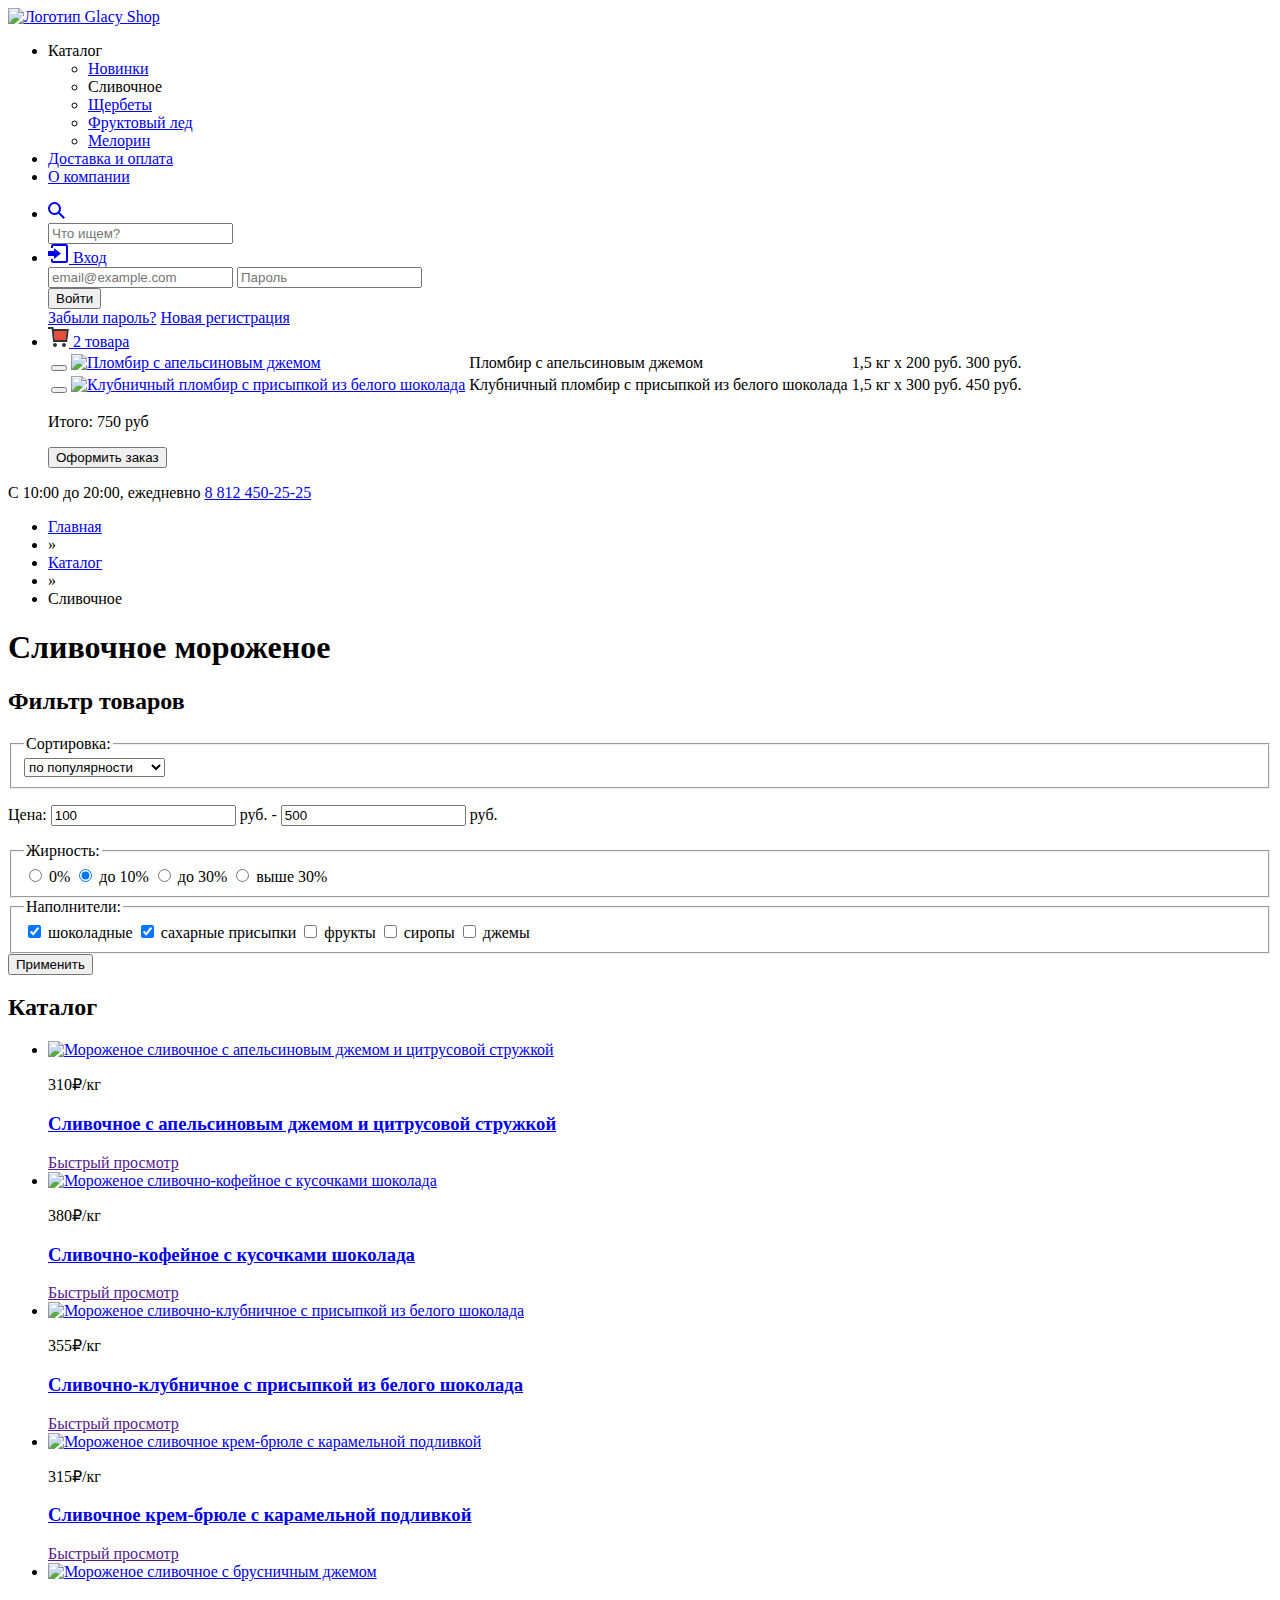
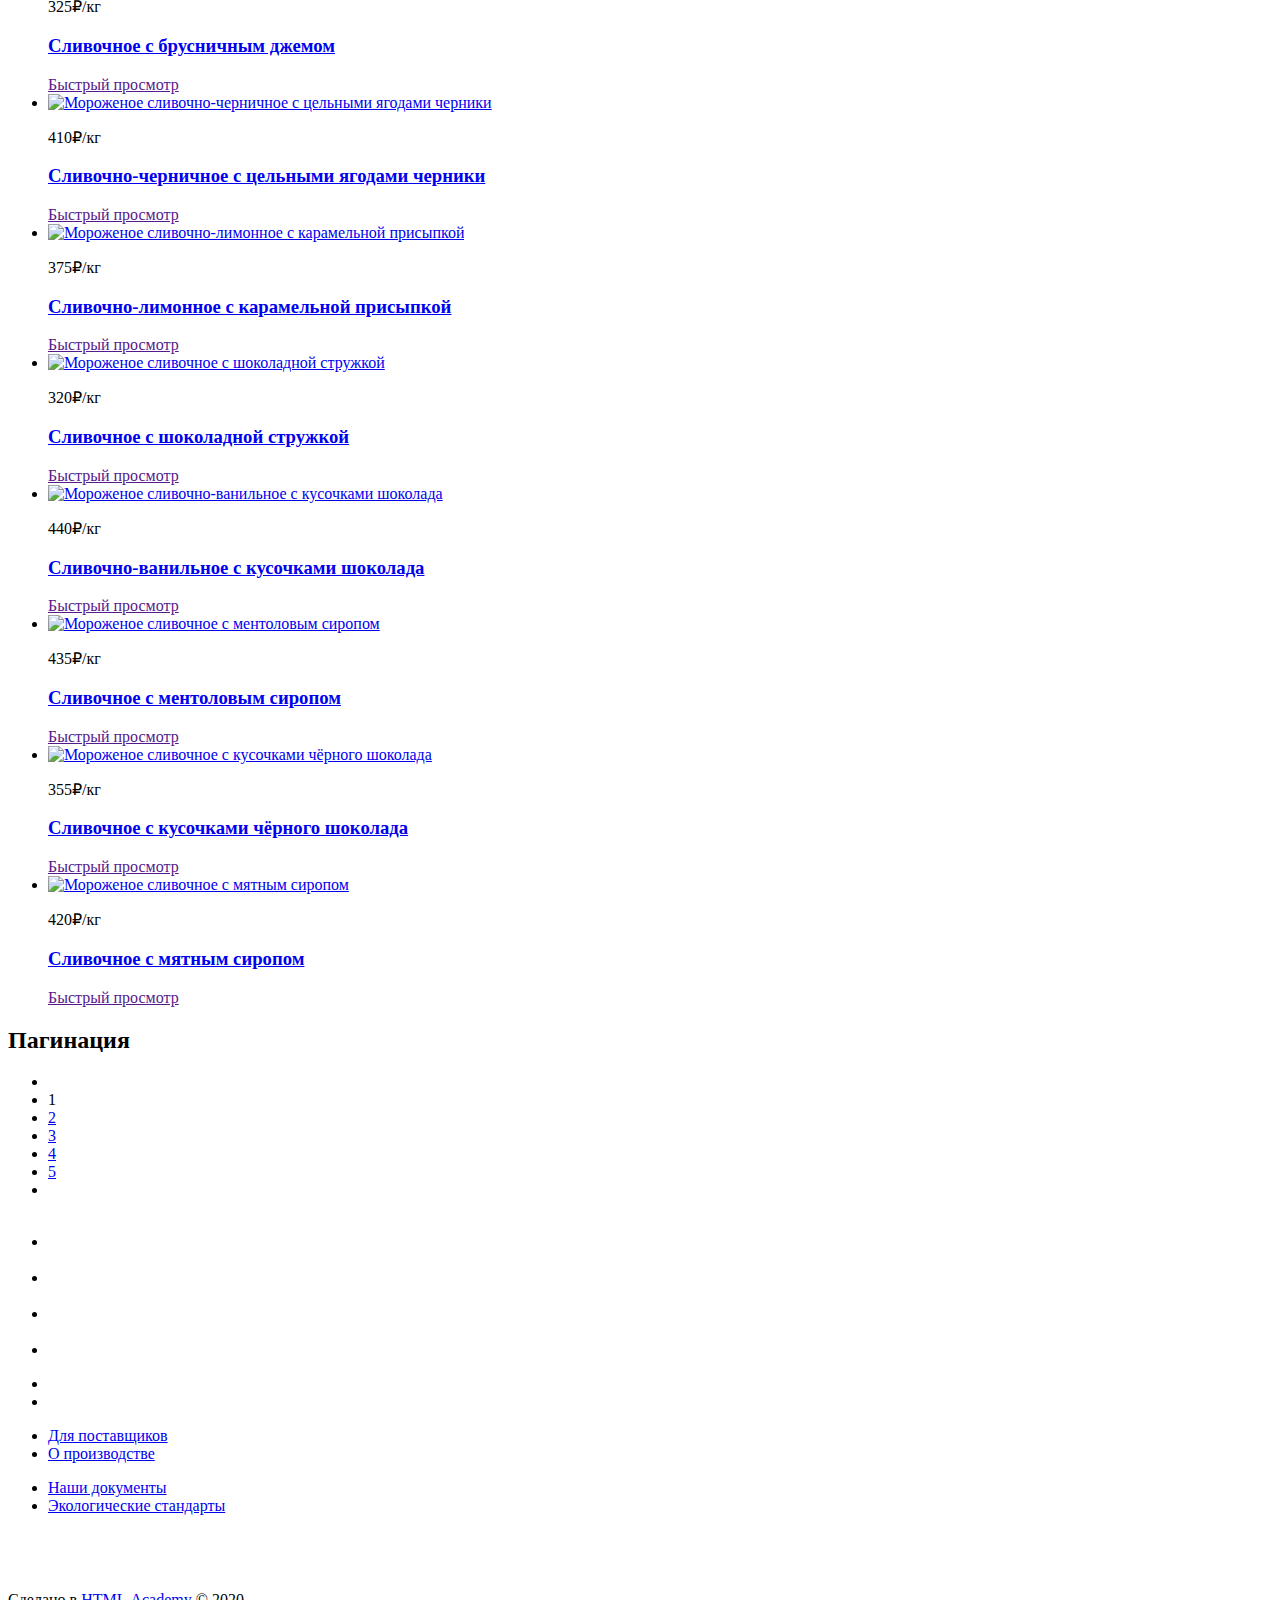
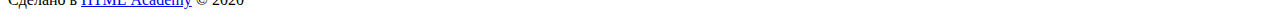
==== catalog.html @ ae60d819 "Add files via upload" ====
<!DOCTYPE html>
<html lang="ru">
<head>
    <meta charset="utf-8">
    <title>HTML Academy: Gllacy</title>
    <link href="https://fonts.googleapis.com/css?family=Roboto:400,500,700&display=swap&subset=cyrillic" rel="stylesheet">
    <link rel="stylesheet" href="css/normalize.css">
    <link rel="stylesheet" href="css/style.min.css">
</head>
<body>
  <div class="page-wrapper">
    <header class="main-header">
        <a class="header-logo" href="index.html">
          <img src="img/logo.svg" alt="Логотип Glacy Shop" width="154" height="64">
        </a>
       <nav class="main-nav">
        <ul class="site-nav">
          <li class="site-nav-item">
            <a class="site-nav-active site-nav-link">Каталог</a>
            <ul class="nav-catalog">
              <li class="nav-catalog-item nav-catalog-top">
                <a href="#nowhere">Новинки</a>
              </li>
              <li class="nav-catalog-item hover-item-current">
                <a>Сливочное</a>
              </li>
              <li class="nav-catalog-item">
                <a href="#nowhere">Щербеты</a>
              </li>
              <li class="nav-catalog-item">
                <a href="#nowhere">Фруктовый лед</a>
              </li>
              <li class="nav-catalog-item">
                <a href="#nowhere">Мелорин</a>
              </li>
            </ul>  
          </li>
          <li class="site-nav-item">
            <a class="site-nav-link" href="#nowhere">Доставка и оплата</a>
          </li>
          <li class="site-nav-item">
            <a class="site-nav-link" href="#nowhere">О компании</a>
          </li>
        </ul>
       </nav>
       <nav class="user-conteiner">
        <ul class="user-nav">
          <li class="user-nav-item">
            <a href="#nowhere" class="user-link-search" aria-label="Поиск">
             <svg xmlns="http://www.w3.org/2000/svg" xmlns:xlink="http://www.w3.org/1999/xlink" width="17" height="17" viewBox="0 0 17 17"><path fill="currentColor" d="M16.958 15.527L11.75 10.32A6.455 6.455 0 0 0 13 6.5 6.5 6.5 0 1 0 6.5 13a6.465 6.465 0 0 0 3.839-1.263l5.205 5.204 1.414-1.414zM6.5 11C4.019 11 2 8.981 2 6.5S4.019 2 6.5 2 11 4.019 11 6.5 8.981 11 6.5 11z"/></svg>
            </a>
            <form class="search-form" action="https://echo.htmlacademy.ru/courses" method="get">
              <input id="search" name="search" type="search" placeholder="Что ищем?">
            </form>
          </li>
          <li class="user-nav-item">
            <a href="#nowhere" class="user-link" aria-label="Вход на сайт">
              <svg xmlns="http://www.w3.org/2000/svg" xmlns:xlink="http://www.w3.org/1999/xlink" width="21" height="19" viewBox="0 0 21 19">
                <g fill="currentColor">
                  <path d="M6 14.875L12.917 9.5 6 4.125v2.917H-.042v4.917H6z"/>
                  <path d="M18 0H5C3.9 0 3 .9 3 2v2h2V2h13v15H5v-2H3v2c0 1.1.9 2 2 2h13c1.1 0 2-.9 2-2V2c0-1.1-.9-2-2-2z"/>
                </g>
              </svg>
              <span class="user-link-text">Вход</span>
            </a>
            <form class="user-form" action="https://echo.htmlacademy.ru/courses" method="post">
              <input type="email" id="user-email" name="email" placeholder="email@example.com" autocomplete="on">
              <input type="password" id="user-password" name="password" placeholder="Пароль">
              <div class="user-form-bottom-container">
                <button class="button button-user-form" type="submit">Войти</button>
                <div class="user-form-link-container">
                  <a class="user-form-link" href="#nowhere">Забыли пароль?</a>
                  <a class="user-form-link" href="#nowhere">Новая регистрация</a>
                </div>
              </div>        
            </form>
          </li>
          <li  class="user-nav-item">
            <a href="#nowhere" class="user-basket" aria-label="Корзина">
              <svg version="1.1" id="Layer_1" xmlns="http://www.w3.org/2000/svg" xmlns:xlink="http://www.w3.org/1999/xlink" x="0px" y="0px" width="21px" height="20px" viewBox="0 0 21 20" enable-background="new 0 0 21 20" xml:space="preserve">
               <polygon fill="#E84D37" points="5.888,4.031 6.922,13 17.372,13 18.548,4.031 "/>
               <circle fill="#343434" cx="6.984" cy="18" r="2"/>
               <circle fill="#343434" cx="15.984" cy="18" r="2"/>
               <path fill="#343434" d="M5.657,2.031L5.422,0H0v2h3.64l1.5,13h13.988l1.699-12.969H5.657z M17.372,13H6.922L5.888,4.031h12.66 L17.372,13z"/>
              </svg>
             <span class="user-link-text">2 товара</span>
            </a>
            <form class="basket" action="https://echo.htmlacademy.ru/" method="post">
              <table class="basket-table">
                <tbody>
                  <tr>
                    <td class="basket-del">
                      <button class="basket-del-button" type="button" name="delet" aria-label="удалить"></button>
                    </td>
                    <td class="basket-img">
                      <a href="https://gennadiy-published.github.io/glacy/catalog.html#">
                      <img src="img/icecream11.jpg" alt="Пломбир с апельсиновым джемом" width="33" height="33">
                      </a>
                    </td>
                    <td class="basket-title">Пломбир с апельсиновым джемом</td>
                    <td class="basket-count">1,5 кг x</td>
                    <td class="basket-price">200 руб.</td>
                    <td class="basket-interim-price">300 руб.</td>
                  </tr>
                  <tr>
                    <td class="basket-del">
                      <button class="basket-del-button" type="button" name="delet" aria-label="удалить"></button>
                    </td>
                    <td class="basket-img">
                      <a href="https://gennadiy-published.github.io/glacy/catalog.html#">
                        <img src="img/icecream13.jpg" alt="Клубничный пломбир с присыпкой из белого шоколада" width="33" height="33">
                      </a>
                    </td>
                    <td class="basket-title">Клубничный пломбир с присыпкой из белого шоколада</td>
                    <td class="basket-count">1,5 кг x</td>
                    <td class="basket-price">300 руб.</td>
                    <td class="basket-interim-price">450 руб.</td>
                  </tr>
                </tbody>
              </table>
              <p class="basket-total-price">Итого: <span>750 руб</span></p>
              <button class="button basket-button" type="submit">Оформить заказ</button>
            </form>
          </li>
        </ul>
       </nav>
       <div class="info"> 
        <span>С 10:00 до 20:00, ежедневно</span>
        <a href="tel:+78124502525">8&nbsp;812&nbsp;450-25-25</a>
     </div>
    </header>
  </div>

  <main>
    <div class="page-wrapper">   
      <ul class="breadcrumbs">
        <li><a href="index.html">Главная</a></li>
        <li>&raquo;</li>
        <li><a href="catalog.html">Каталог</a></li>
        <li>&raquo;</li>
        <li><a>Сливочное</a></li>
      </ul> 
    </div>
    <div class="page-wrapper">
        <h1>Сливочное мороженое</h1>
        <h2 class="visually-hidden">Фильтр товаров</h2>
        <form class="filters" action="http://echo.htmlacademy.ru/" method="post">
            <fieldset class="filters-item">
              <legend class="filters-description">Сортировка:</legend>
              <select class="filters-sort" name="sort-type">
                <option value="popular">по популярности</option>
                <option value="inexpensive">сначала недорогие</option>
                <option value="expensive">сначала дорогие</option>
                <option value="fat">по жирности</option>
              </select>
            </fieldset>
            <div class="filters-item range-filter">
              <p class="range-filter-price">
                <span>Цена:</span>
                <input type="text" value="100" name="min-value" id="min-value">
                <label for="min-value">руб.</label>
                <span>-</span>
                <input type="text" value="500" name="max-value" id="max-value">
                <label for="max-value">руб.</label>
              </p>
              <div class="range-filter-controls">
                <div class="range-filter-bar"></div>
                <div class="range-filter-scale">
                  <div class="range-filter-toogle range-filter-toogle-min"></div>
                  <div class="range-filter-scale-active"></div>
                  <div class="range-filter-toogle range-filter-toogle-max"></div>
                </div>
              </div>
            </div>
            <fieldset class="filters-item filter-fat">
              <legend class="filters-description">Жирность:</legend>
              <div class="filter-fat-wrap">
                <input type="radio" name="fat-categories" value="0" class="filter-fat-radio" id="zero">
                <label for="zero" tabindex="0">0%</label>
                <input type="radio" name="fat-categories" value="10" class="filter-fat-radio" id="ten" checked="">
                <label for="ten" tabindex="0">до&nbsp;10%</label>
                <input type="radio" name="fat-categories" value="30" class="filter-fat-radio" id="upTo30">
                <label for="upTo30" tabindex="0">до&nbsp;30%</label>
                <input type="radio" name="fat-categories" value="100" class="filter-fat-radio" id="above30">
                <label for="above30" tabindex="0">выше&nbsp;30%</label>
              </div>
            </fieldset>
            <fieldset class="filters-item filter-filler">
              <legend class="filters-description">Наполнители:</legend>
              <div class="filter-filler-wrap">
                <input type="checkbox" name="ingridients" id="chocolate" value="chocolate" class="filter-filler-input" checked="">
                <label for="chocolate">шоколадные</label>
                <input type="checkbox" name="ingridients" id="sugar" value="sugar" class="filter-filler-input" checked="">
                <label for="sugar">сахарные&nbsp;присыпки</label>
                <input type="checkbox" name="ingridients" id="fruits" value="fruits" class="filter-filler-input">
                <label for="fruits">фрукты</label>
                <input type="checkbox" name="ingridients" id="syrups" value="syrups" class="filter-filler-input">
                <label for="syrups">сиропы</label>
                <input type="checkbox" name="ingridients" id="jams" value="jams" class="filter-filler-input">
                <label for="jams">джемы</label>
              </div>
            </fieldset>
            <div class="filters-item">
            <button type="submit" class="filter-button">Применить</button></div> 
        </form>
    </div>
    <div class="page-wrapper">  
      <article >
        <h2 class="visually-hidden">Каталог</h2>
        <ul class="catalog">
            <li class="catalog-item">
              <article>               
                <a href="catalog-item-1.html"><img class="image-catalog" src="img/icecream11.jpg" width="267" height="267" alt="Мороженое сливочное с апельсиновым джемом и цитрусовой стружкой"></a>
                <p class="catalog-price">310&#x20bd;<span>/кг</span></p>
                <a href="catalog-item-1.html"><h3>Сливочное с апельсиновым джемом и цитрусовой стружкой</h3></a>
                <a href="" class="button catalog-button">Быстрый просмотр</a>
              </article>  
            </li>
            <li class="catalog-item">
              <article>
                <a href="catalog-item-2.html"><img class="image-catalog" src="img/icecream12.jpg" width="267" height="267" alt="Мороженое сливочно-кофейное с кусочками шоколада"></a>
                <p class="catalog-price">380&#x20bd;<span>/кг</span></p>
                <a href="catalog-item-2.html"><h3>Сливочно-кофейное с кусочками шоколада</h3></a>
                <a href="" class="button catalog-button">Быстрый просмотр</a>
              </article>  
            </li>
            <li class="catalog-item">
              <article>
                <a href="catalog-item-3.html"><img class="image-catalog" src="img/icecream13.jpg" width="267" height="267" alt="Мороженое сливочно-клубничное с присыпкой из белого шоколада"></a>
                <p class="catalog-price">355&#x20bd;<span>/кг</span></p>                  
                <a href="catalog-item-3.html"><h3>Сливочно-клубничное с присыпкой из белого шоколада</h3></a>
                <a href="" class="button catalog-button">Быстрый просмотр</a>
              </article>
            </li>
            <li class="catalog-item">
              <article>
                <a href="catalog-item-4.html"><img class="image-catalog" src="img/icecream14.jpg" width="267" height="267" alt="Мороженое сливочное крем-брюле с карамельной подливкой"></a>
                <p class="catalog-price">315&#x20bd;<span>/кг</span></p>
                <a href="catalog-item-4.html"><h3>Сливочное крем-брюле с карамельной подливкой</h3></a>
                <a href="" class="button catalog-button">Быстрый просмотр</a>
              </article>
            </li>
            <li class="catalog-item">
              <article>
                <a href="catalog-item-5.html"><img class="image-catalog" src="img/icecream21.jpg" width="267" height="267" alt="Мороженое сливочное с брусничным джемом"></a>
                <p class="catalog-price">325&#x20bd;<span>/кг</span></p>
                <a href="catalog-item-5.html"><h3>Сливочное с брусничным джемом</h3></a>
                <a href="" class="button catalog-button">Быстрый просмотр</a>
              </article>
            </li>
            <li class="catalog-item">
              <article>
                <a href="catalog-item-6.html"><img class="image-catalog" src="img/icecream22.jpg" width="267" height="267" alt="Мороженое сливочно-черничное с цельными ягодами черники"></a>   
                <p class="catalog-price">410&#x20bd;<span>/кг</span></p>    
                <a href="catalog-item-6.html"><h3>Сливочно-черничное с цельными ягодами черники</h3></a>
                <a href="" class="button catalog-button">Быстрый просмотр</a>
              </article>
            </li>
            <li class="catalog-item">
              <article>
                <a href="catalog-item-7.html"><img class="image-catalog" src="img/icecream23.jpg" width="267" height="267" alt="Мороженое сливочно-лимонное с карамельной присыпкой"></a>
                <p class="catalog-price">375&#x20bd;<span>/кг</span></p>
                <a href="catalog-item-7.html"><h3>Сливочно-лимонное с карамельной присыпкой</h3></a>
                <a href="" class="button catalog-button">Быстрый просмотр</a>
              </article>            
            </li>
            <li class="catalog-item">
              <article>
                <a href="catalog-item-8.html"><img class="image-catalog" src="img/icecream24.jpg" width="267" height="267" alt="Мороженое сливочное с шоколадной стружкой"></a>
                <p class="catalog-price">320&#x20bd;<span>/кг</span></p>               
                <a href="catalog-item-8.html"><h3>Сливочное с шоколадной стружкой</h3></a>
                <a href="" class="button catalog-button">Быстрый просмотр</a>
              </article>
            </li>
            <li class="catalog-item">
              <article>
                <a href="catalog-item-9.html"><img class="image-catalog" src="img/icecream31.jpg" width="267" height="267" alt="Мороженое сливочно-ванильное с кусочками шоколада"></a>
                <p class="catalog-price">440&#x20bd;<span>/кг</span></p>
                <a href="catalog-item-9.html"><h3>Сливочно-ванильное с кусочками шоколада</h3></a>
                <a href="" class="button catalog-button">Быстрый просмотр</a>
              </article>
            </li>
            <li class="catalog-item">
              <article>
                <a href="catalog-item-10.html"><img class="image-catalog" src="img/icecream32.jpg" width="267" height="267" alt="Мороженое сливочное с ментоловым сиропом"></a>
                <p class="catalog-price">435&#x20bd;<span>/кг</span></p>
                <a href="catalog-item-10.html"><h3>Сливочное с ментоловым сиропом</h3></a>
                <a href="" class="button catalog-button">Быстрый просмотр</a>
              </article>
            </li>
            <li class="catalog-item">
              <article>
                <a href="catalog-item-11.html"><img class="image-catalog" src="img/icecream33.jpg" width="267" height="267" alt="Мороженое сливочное с кусочками чёрного шоколада"></a>
                <p class="catalog-price">355&#x20bd;<span>/кг</span></p>
                <a href="catalog-item-11.html"><h3>Сливочное с кусочками чёрного шоколада</h3></a>
                <a href="" class="button catalog-button">Быстрый просмотр</a>
              </article>
            </li>
            <li class="catalog-item">
              <article>
                <a href="catalog-item-12.html"><img class="image-catalog" src="img/icecream34.jpg" width="267" height="267" alt="Мороженое сливочное с мятным сиропом"></a>
                <p class="catalog-price">420&#x20bd;<span>/кг</span></p>
                <a href="catalog-item-12.html"><h3>Сливочное с мятным сиропом</h3></a>
                <a href="" class="button catalog-button">Быстрый просмотр</a>
              </article>
            </li>
        </ul>
      </article>
    </div>
    <section class="page-wrapper">
      <h2 class="visually-hidden">Пагинация</h2>
      <ul class="pagination">
        <li><a class="arrow-left disabled"></a></li>
        <li class="pagination-item page">1</li>
        <li class="pagination-item"><a href="#nowhere">2</a></li>
        <li class="pagination-item"><a href="#nowhere">3</a></li>
        <li class="pagination-item"><a href="#nowhere">4</a></li>
        <li class="pagination-item"><a href="#nowhere">5</a></li>
        <li class="pagination-item"><a class="arrow-right" href="#nowhere"></a></li>
      </ul>
    </section> 
  </main>

 <div>
    <footer class="footer">
    <ul class="social">
       <li>
         <a class="social-item" href="#nowhere" aria-label="Перейти в Твиттер">
           <svg version="1.1" xmlns="http://www.w3.org/2000/svg" xmlns:xlink="http://www.w3.org/1999/xlink" x="0px" y="0px" width="32px" height="32px" viewBox="0 0 32 32" enable-background="new 0 0 32 32" xml:space="preserve">
              <g><path fill="#FFFFFF" d="M16,0C7.164,0,0,7.164,0,16c0,8.837,7.164,16,16,16c8.837,0,16-7.163,16-16C32,7.164,24.837,0,16,0z M23.944,12.809c-0.251,6.516-3.463,10.832-10.992,10.702c-0.14,0-0.205,0-0.233,0c-0.015,0-0.021,0-0.021,0 c-0.029,0-0.094,0-0.232,0c-0.447,0-4.543-0.443-5.344-1.823c2.479,0.19,4.247-0.406,5.12-1.136 c-1.048-0.289-2.923-0.461-3.251-2.848c0.384,0.104,0.618,0.221,1.299,0.113c-1.307-0.824-2.758-1.519-2.679-3.643 c0.311,0.317,1.164,0.518,1.46,0.457c-0.768-0.233-2.149-3.244-0.974-4.781c1.984,1.79,4.075,3.482,7.804,3.643 c0.227-2.214,1.24-3.699,3.168-4.325c1.84-0.479,3.255,0.26,3.901,1.138c0.737-0.224,1.453-0.466,2.193-0.685 c-0.004,0.833-0.569,1.463-0.935,1.709c0.747,0.165,1.423-0.475,1.423-0.475C25.467,11.818,24.557,12.58,23.944,12.809z"/></g>
           </svg>
         </a>
       </li>
       <li>
         <a href="#nowhere" aria-label="Перейти в инстаграм">
           <svg version="1.1" xmlns="http://www.w3.org/2000/svg" xmlns:xlink="http://www.w3.org/1999/xlink" x="0px" y="0px" width="32px" height="32px" viewBox="0 0 32 32" enable-background="new 0 0 32 32" xml:space="preserve">
            <g>
             <path fill="#FFFFFF" d="M20.916,16c0,2.728-2.211,4.938-4.938,4.938S11.039,18.728,11.039,16c0-0.394,0.051-0.773,0.138-1.14 h-0.897v6.838h11.396V14.86h-0.897C20.865,15.227,20.916,15.606,20.916,16z"/>
             <path fill="#FFFFFF" d="M15.978,18.659c1.466,0,2.659-1.193,2.659-2.659s-1.193-2.659-2.659-2.659	c-1.466,0-2.659,1.193-2.659,2.659S14.511,18.659,15.978,18.659z"/>
             <rect x="18.637" y="10.302" fill="#FFFFFF" width="3.039" height="3.039"/>
             <path fill="#FFFFFF" d="M16,0C7.164,0,0,7.164,0,16c0,8.837,7.164,16,16,16c8.837,0,16-7.163,16-16C32,7.164,24.837,0,16,0z M23.955,21.698c0,1.254-1.025,2.279-2.279,2.279H10.279C9.026,23.978,8,22.952,8,21.698V10.302c0-1.253,1.026-2.279,2.279-2.279h11.396c1.254,0,2.279,1.026,2.279,2.279V21.698z"/>
            </g>
           </svg>
         </a>
        </li>
        <li>
          <a href="#nowhere" aria-label="Перейти в Фейсбук">
           <svg version="1.1" xmlns="http://www.w3.org/2000/svg" xmlns:xlink="http://www.w3.org/1999/xlink" x="0px" y="0px"  width="32px" height="32px" viewBox="0 0 32 32" enable-background="new 0 0 32 32" xml:space="preserve">
             <path fill="#FFFFFF" d="M16,0C7.164,0,0,7.163,0,16s7.164,16,16,16c8.837,0,16-7.164,16-16S24.837,0,16,0z M20.062,9.455h-3.021 v3.444h3.021v3.445h-3.021v8.61h-3.021v-8.61H11v-3.445h3.021V9.455c0-1.902,1.353-3.445,3.021-3.445h3.021V9.455z"/>
           </svg>
          </a>
        </li>
        <li>
          <a href="#nowhere" aria-label="Перейти вКонтакт">
           <svg version="1.1" xmlns="http://www.w3.org/2000/svg" xmlns:xlink="http://www.w3.org/1999/xlink" x="0px" y="0px" width="32px" height="32px" viewBox="0 0 32 32" enable-background="new 0 0 32 32" xml:space="preserve">
            <g>
              <path fill="#FFFFFF" d="M16.637,14.495c0.402-0.019,0.719-0.082,0.951-0.188c0.326-0.145,0.54-0.33,0.641-0.559 c0.101-0.229,0.15-0.496,0.15-0.797c0-0.232-0.058-0.465-0.174-0.697c-0.116-0.232-0.322-0.405-0.617-0.517 		c-0.264-0.1-0.592-0.155-0.984-0.165c-0.392-0.009-0.943-0.014-1.652-0.014h-0.339v2.965h0.565     C15.749,14.523,16.235,14.514,16.637,14.495z"/>
              <path fill="#FFFFFF" d="M18.118,17.084c-0.282-0.081-0.672-0.125-1.166-0.132c-0.494-0.006-1.012-0.009-1.55-0.009h-0.79v3.493 		h0.264c1.014,0,1.74-0.003,2.18-0.009c0.438-0.007,0.843-0.088,1.212-0.245c0.377-0.157,0.633-0.364,0.774-0.625     s0.214-0.562,0.214-0.9c0-0.446-0.088-0.788-0.261-1.03C18.825,17.386,18.531,17.204,18.118,17.084z"/>
              <path fill="#FFFFFF" d="M16,0C7.164,0,0,7.164,0,16c0,8.837,7.164,16,16,16c8.837,0,16-7.163,16-16C32,7.164,24.837,0,16,0z 		 M22.602,20.531c-0.273,0.533-0.646,0.976-1.124,1.327c-0.552,0.415-1.161,0.71-1.823,0.886s-1.501,0.264-2.519,0.264h-6.121V8.987 		h5.443c1.13,0,1.957,0.038,2.48,0.113c0.524,0.076,1.045,0.242,1.561,0.5c0.533,0.27,0.929,0.632,1.189,1.087 		c0.26,0.455,0.392,0.975,0.392,1.558c0,0.678-0.179,1.278-0.536,1.795c-0.358,0.518-0.863,0.92-1.517,1.208v0.075 		c0.917,0.182,1.642,0.559,2.179,1.13c0.537,0.571,0.807,1.325,0.807,2.261C23.013,19.392,22.875,19.997,22.602,20.531z"/>
            </g>
           </svg>
          </a>
        </li>
    </ul>   
    <div class="footer-nav">
      <ul>  
        <li class="footer-suppliers"></li>
        <li></li>
      </ul>
      <ul>  
         <li><a href="#nowhere">Для поставщиков</a></li>
         <li><a href="#nowhere">О производстве</a></li>
      </ul>
      <ul>
         <li><a href="#nowhere">Наши документы</a></li>
         <li><a href="#nowhere">Экологические стандарты</a></li>
       </ul>
    </div>
    <div class="copyright">
      <a href="https://htmlacademy.ru/intensive/htmlcss">
        <svg data-name="Layer 1" xmlns="http://www.w3.org/2000/svg" width="110" height="40" viewBox="0 0 110 40"><title>Логотип HTML Academy</title>
        <path d="M401.93,351.51a2.07,2.07,0,0,0,.58-0.11v1.4a3.41,3.41,0,0,1-1.24.22,1.75,1.75,0,0,1-1.75-1,5.08,5.08,0,0,1-3.3,1.13c-1.59,0-3.06-.87-3.06-2.68,0-2.24,2.08-2.93,3.9-2.93a11.63,11.63,0,0,1,2.28.26v-0.31c0-1.09-.8-1.86-2.3-1.86a7.79,7.79,0,0,0-3.15.67v-1.79a10.72,10.72,0,0,1,3.35-.58c2.48,0,4,1.18,4,3.83v3.14A0.57,0.57,0,0,0,401.93,351.51Zm-6.76-1.19a1.42,1.42,0,0,0,1.64,1.29,3.56,3.56,0,0,0,2.53-1V349.1a10.21,10.21,0,0,0-1.9-.22C396.34,348.89,395.17,349.23,395.17,350.33Z" transform="translate(-355.09 -323.29)" fill="#fff"/>
        <path d="M408.15,343.91a5.29,5.29,0,0,1,2.7.67v1.79a4.28,4.28,0,0,0-2.42-.73,2.89,2.89,0,1,0,0,5.76,5.26,5.26,0,0,0,2.55-.67v1.8a6.58,6.58,0,0,1-2.9.6,4.42,4.42,0,0,1-4.72-4.54A4.54,4.54,0,0,1,408.15,343.91Z" transform="translate(-355.09 -323.29)" fill="#fff"/>
        <path d="M420.93,351.51a2.07,2.07,0,0,0,.58-0.11v1.4a3.41,3.41,0,0,1-1.24.22,1.75,1.75,0,0,1-1.75-1,5.08,5.08,0,0,1-3.3,1.13c-1.59,0-3.06-.87-3.06-2.68,0-2.24,2.08-2.93,3.9-2.93a11.63,11.63,0,0,1,2.28.26v-0.31c0-1.09-.8-1.86-2.3-1.86a7.79,7.79,0,0,0-3.15.67v-1.79a10.72,10.72,0,0,1,3.35-.58c2.48,0,4,1.18,4,3.83v3.14A0.57,0.57,0,0,0,420.93,351.51Zm-6.76-1.19a1.42,1.42,0,0,0,1.64,1.29,3.56,3.56,0,0,0,2.53-1V349.1a10.21,10.21,0,0,0-1.9-.22C415.33,348.89,414.17,349.23,414.17,350.33Z" transform="translate(-355.09 -323.29)" fill="#fff"/>
        <path d="M431.76,340.14V352.9H430v-1.39a4.07,4.07,0,0,1-3.35,1.62,4.62,4.62,0,0,1,0-9.22,4,4,0,0,1,3.15,1.37v-5.14h2ZM427,345.62a2.9,2.9,0,0,0,0,5.8,3,3,0,0,0,2.79-1.84v-2.13A3.06,3.06,0,0,0,427,345.62Z" transform="translate(-355.09 -323.29)" fill="#fff"/>
        <path d="M438.08,343.91c3.48,0,4.68,2.81,4.12,5.34h-6.58c0.22,1.57,1.75,2.22,3.35,2.22a6.41,6.41,0,0,0,2.77-.62v1.68a7.5,7.5,0,0,1-3.14.6c-2.68,0-5-1.53-5-4.61A4.39,4.39,0,0,1,438.08,343.91Zm0.09,1.62a2.39,2.39,0,0,0-2.57,2.26h4.85A2.06,2.06,0,0,0,438.17,345.53Z" transform="translate(-355.09 -323.29)" fill="#fff"/>
        <path d="M444.19,352.9v-8.75h1.73v1.09a4,4,0,0,1,2.92-1.33,3,3,0,0,1,2.73,1.4,4.33,4.33,0,0,1,3.06-1.4,3.21,3.21,0,0,1,3.32,3.52v5.47h-2v-5.41a1.67,1.67,0,0,0-1.73-1.84,2.94,2.94,0,0,0-2.17,1.18c0,0.2,0,.4,0,0.6v5.47h-2v-5.41a1.67,1.67,0,0,0-1.73-1.84,3.11,3.11,0,0,0-2.32,1.35v5.91h-2Z" transform="translate(-355.09 -323.29)" fill="#fff"/>
        <path d="M466.56,344.15h2l-4.1,9.93c-0.95,2.28-2.19,3-3.52,3a5,5,0,0,1-1.15-.15v-1.66a3,3,0,0,0,.89.13c0.95,0,1.66-.67,2.17-2l0.18-.44-4.16-8.82H461l3,6.6Z" transform="translate(-355.09 -323.29)" fill="#fff"/>
        <path d="M395.75,324.82v5a4,4,0,0,1,2.83-1.2,3.41,3.41,0,0,1,3.61,3.57v5.41h-2v-5.16a1.9,1.9,0,0,0-2-2.1,3.08,3.08,0,0,0-2.44,1.46v5.8h-2V324.82h2Z" transform="translate(-355.09 -323.29)" fill="#fff"/>
        <path d="M407.52,325.71v3.12h3.17v1.71h-3.17v4c0,1.15.53,1.53,1.66,1.53a4.71,4.71,0,0,0,1.77-.35v1.68a7.14,7.14,0,0,1-2.35.38,2.68,2.68,0,0,1-3-2.88v-4.38H404v-1.71h1.57v-2.64Z" transform="translate(-355.09 -323.29)" fill="#fff"/>
        <path d="M413.19,337.58v-8.75h1.73v1.09a4,4,0,0,1,2.92-1.33,3,3,0,0,1,2.73,1.4,4.33,4.33,0,0,1,3.06-1.4,3.21,3.21,0,0,1,3.32,3.52v5.47h-2v-5.41a1.67,1.67,0,0,0-1.73-1.84,2.94,2.94,0,0,0-2.17,1.18c0,0.2,0,.4,0,0.6v5.47h-2v-5.41a1.67,1.67,0,0,0-1.73-1.84,3.11,3.11,0,0,0-2.32,1.35v5.91h-2Z" transform="translate(-355.09 -323.29)" fill="#fff"/><rect x="74.72" y="1.52" width="1.95" height="12.76" fill="#fff"/>
        <path d="M370.53,323.31l-0.16,0-15.28,1.6v28L370.37,362l15.28-9.09v-28Zm13.12,28.45-13.28,7.9-13.28-7.9V340.28l13.22,7.87,0,1.43-9.07-5.4v1.38l9.11,5.47,0,1.46-9.1-5.42v1.38l9.11,5.47h0l9.19-5.5v-1.39h0v-4.52l4.1-2.45v11.67Zm0-13.16L380,340.74h0l-1.68,1-8-4.76v1.38l6.84,4.07-0.06,0-0.15.09-1,.57-5.64-3.36v1.38l4.45,2.65-1.05.7,0,0-3.36-2v1.38l2.21,1.3-2.25,1.35-13.16-7.82,13.17-7.92h0Zm0-1.39-13.35-7.87h0l-13.2,7.86v-10.5l13.28-1.39,13.28,1.39v10.51Z" transform="translate(-355.09 -323.29)" fill="#fff"/>
        </svg>
      </a>
      <p>Сделано&nbsp;в&nbsp;<a href="https://htmlacademy.ru/intensive/htmlcss">HTML&nbsp;Academy</a> &copy; 2020
      </p>
    </div>
   </footer> 
</div>

<script src="js/script.min.js"></script>
</body>
</html>
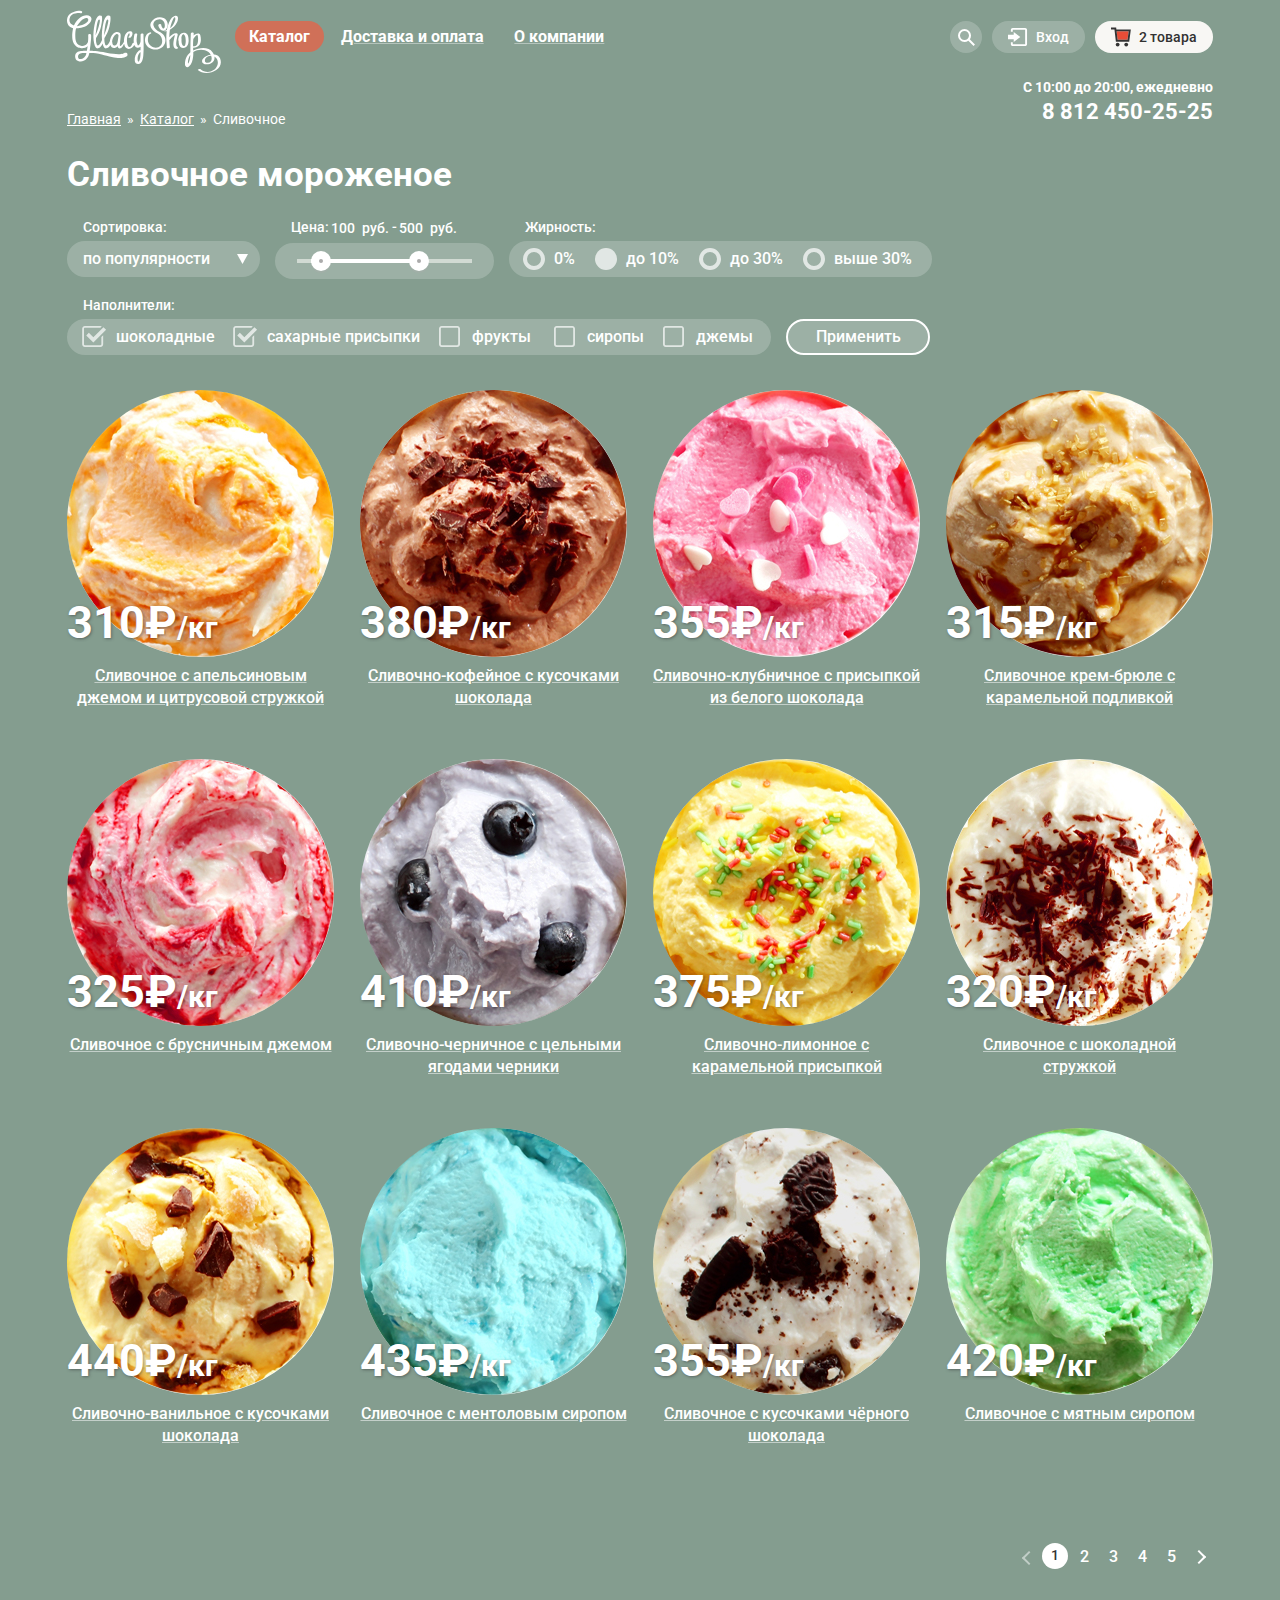
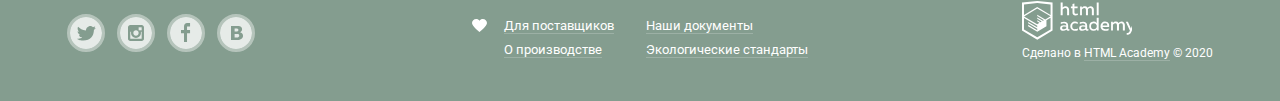
==== commit 6d6b0772: "attempt2" ====
--- a/catalog.html
+++ b/catalog.html
@@ -50,6 +50,7 @@
              <svg xmlns="http://www.w3.org/2000/svg" xmlns:xlink="http://www.w3.org/1999/xlink" width="17" height="17" viewBox="0 0 17 17"><path fill="currentColor" d="M16.958 15.527L11.75 10.32A6.455 6.455 0 0 0 13 6.5 6.5 6.5 0 1 0 6.5 13a6.465 6.465 0 0 0 3.839-1.263l5.205 5.204 1.414-1.414zM6.5 11C4.019 11 2 8.981 2 6.5S4.019 2 6.5 2 11 4.019 11 6.5 8.981 11 6.5 11z"/></svg>
             </a>
             <form class="search-form" action="https://echo.htmlacademy.ru/courses" method="get">
+              <label for="search" class="visually-hidden" >Что ищем?</label>
               <input id="search" name="search" type="search" placeholder="Что ищем?">
             </form>
           </li>
@@ -64,7 +65,9 @@
               <span class="user-link-text">Вход</span>
             </a>
             <form class="user-form" action="https://echo.htmlacademy.ru/courses" method="post">
+              <label for="user-email" class="visually-hidden" >Электронная почта</label>
               <input type="email" id="user-email" name="email" placeholder="email@example.com" autocomplete="on">
+              <label for="user-password" class="visually-hidden">Пароль</label>
               <input type="password" id="user-password" name="password" placeholder="Пароль">
               <div class="user-form-bottom-container">
                 <button class="button button-user-form" type="submit">Войти</button>
@@ -148,10 +151,10 @@
             <fieldset class="filters-item">
               <legend class="filters-description">Сортировка:</legend>
               <select class="filters-sort" name="sort-type">
-                <option value="popular">по популярности</option>
-                <option value="inexpensive">сначала недорогие</option>
-                <option value="expensive">сначала дорогие</option>
-                <option value="fat">по жирности</option>
+                <option label="по популярности" value="popular">сортировать по популярности</option>
+                <option label="сначала недорогие" value="inexpensive">сначала недорогие</option>
+                <option label="сначала дорогие" value="expensive">сначала дорогие</option>
+                <option label="по жирности" value="fat">сортировать по жирности</option>
               </select>
             </fieldset>
             <div class="filters-item range-filter">
--- a/css/style.min.css
+++ b/css/style.min.css
@@ -0,0 +1,3 @@
+@keyframes bounce{0%{transform:translateX(200px)}70%{transform:translateX(-100px)}90%{transform:translateX(-10px)}to{transform:translateX(0)}}@keyframes shake{0%,to{transform:translateX(0)}10%,30%,50%,70%,90%{transform:translateX(-10px)}20%,40%,60%,80%{transform:translateX(10px)}}html{box-sizing:border-box}*,::after,::before{box-sizing:inherit}body{width:100%;font-family:"Roboto",Arial,sans-serif;font-size:14px;line-height:24px;color:#323232;background-color:#849d8f;margin:0}body h1{color:#fff;font-size:35px;line-height:41px}img{max-width:100%;height:auto}.visually-hidden:not(:focus):not(:active),input[type=checkbox].visually-hidden,input[type=radio].visually-hidden{position:absolute;width:1px;height:1px;margin:-1px;border:0;padding:0;white-space:nowrap;clip:rect(0 0 0 0);overflow:hidden}.page-wrapper{width:1200px;margin:0 auto;padding:0 27px;background-repeat:no-repeat;background-position:top center}.container{margin:0 auto 40px}.page-wrapper-1{background-color:#849d8f;background-image:url(../img/index-icecream1.png)}.page-wrapper-2{background-color:#8996a6;background-image:url(../img/index-icecream2.png)}.page-wrapper-3{background-color:#9d8b84;background-image:url(../img/index-icecream3.png)}.slider{position:relative;padding-top:260px;text-align:center;color:#fff}.slider-list{padding:0;margin:0;list-style:none}.slide{display:none}.slide-current{display:block}.slider-title{width:700px;font-size:60px;line-height:60px;font-weight:800;margin:0 auto 27px}.slider-toggles{display:flex;justify-content:space-between;width:80px;position:absolute;bottom:63px;left:0;z-index:20}.slider-toggles button{width:21px;height:21px;padding:0;background-color:transparent;border:2px solid #fff;border-radius:50%;cursor:pointer;transition:all .3s}.slider-toggles .current{background-color:#fff}.slider-toggles button:focus,.slider-toggles button:hover{background-color:rgb(255,255,255,.4)}.slider-toggles button:active{background-color:#fff}.button-slider{padding:10px 44px 12px;font-weight:600;font-size:31px;line-height:41px}.main-header{width:100%;display:grid;grid-template-columns:154px auto 280px;grid-template-rows:74px auto;align-content:start}.header-logo{margin-top:10px}.main-nav{width:400px;padding-left:14px;margin:auto 0}.site-nav{width:100%;display:flex;align-items:flex-start;flex-wrap:wrap;list-style:none;padding:0;margin:0}.site-nav-link{color:#fff;font-size:16px;font-weight:700;text-decoration-color:rgba(255,255,255,.4);padding:6px 14px}.site-nav-link:focus,.site-nav-link:hover{color:#323232;font-weight:700;text-decoration:none;border-radius:50px;background-color:#f8f7f4;outline:0}.site-nav-link:hover+.nav-catalog{display:flex}.site-nav-item{position:relative;z-index:1;flex-grow:1}.site-nav-active{color:#fff;font-size:16px;font-weight:700;padding:6px 14px;border-radius:50px;background-color:#d07058;cursor:default}.nav-catalog{display:none;position:absolute;flex-direction:column;align-items:flex-start;top:33px;width:143px;list-style:none;margin:0;padding:0 0 5px;background-color:#f8f7f4;border-radius:4px;box-shadow:0 20px 20px 0 rgba(0,0,0,.4);z-index:10}.nav-catalog::before{position:absolute;display:block;width:100%;height:100%;top:-10px;left:0;content:"";z-index:-1}.nav-catalog:active,.nav-catalog:focus,.nav-catalog:hover{display:block}.nav-catalog-item a{display:block;padding:10px 5px 5px 21px;font-size:14px;line-height:16px;color:#323232;text-decoration:none;outline:0;transition:all .3s}.nav-catalog-item:last-child a{padding-bottom:15px}.nav-catalog-item a:focus,.nav-catalog-item a:hover{background-color:#fbded7;transition:all .3s}.nav-catalog-item a:active{background-color:#f6b5a5;transition:all .3s}.nav-catalog-top a{border-left:5px solid transparent;border-right:60px solid transparent;border-bottom:1px solid #d1cecf;font-weight:700;text-decoration:none;padding-left:15px;padding-top:12px;padding-bottom:10px}.hover-item-current a{border-right:45px solid transparent;background-color:#d07058;color:#fff;transition:all .3s;padding-right:auto}.user-conteiner,.user-nav{display:flex;align-items:center}.user-conteiner{width:100%}.user-nav{flex-wrap:wrap;list-style:none;padding:0;margin-left:auto}.user-nav-item{position:relative;margin-left:10px;z-index:1}.user-link{display:block;position:relative;color:#fff;font-size:14px;font-weight:500;text-decoration:none;line-height:32px;min-height:32px;border-radius:50px;background-color:rgba(255,255,255,.2);padding:0 16px 0 44px}.user-link:focus,.user-link:hover{display:block;position:relative;font-size:14px;font-weight:500;text-decoration:none;line-height:32px;min-height:32px;border-radius:50px;background-color:#f8f7f4;padding:0 16px 0 44px}.user-link:focus,.user-link:focus .user-link-text,.user-link:hover{color:#323232;outline:0}.user-basket{display:block;position:relative;color:#323232;font-size:14px;font-weight:500;text-decoration:none;line-height:32px;min-height:32px;border-radius:50px;background-color:#f8f7f4;padding:0 16px 0 44px;outline:0}.user-basket svg,.user-link svg{position:absolute;content:"";display:block;width:20px;height:20px;top:50%;left:16px;transform:translateY(-50%);background-repeat:no-repeat;background-position:center}.user-link-search{display:flex;align-items:center;justify-content:center;width:32px;height:32px;border-radius:50%;background-color:rgba(255,255,255,.2);color:#fff;padding:0}.user-link-search:focus,.user-link-search:hover{color:#323232;display:flex;align-items:center;justify-content:center;width:32px;height:32px;border-radius:50%;background-color:#f8f7f4;padding:0;outline:0}.search-form:focus,.search-form:hover,.user-form:focus,.user-form:hover,.user-link-search:active+.search-form,.user-link-search:focus+.search-form,.user-link-search:hover+.search-form,.user-link:active+.user-form,.user-link:focus+.user-form,.user-link:hover+.user-form{display:block}.search-form{display:none;position:absolute;width:341px;min-height:84px;right:0;top:38px;padding:20px 15px;background:#f8f7f4;box-shadow:0 20px 20px rgba(0,0,0,.4);border-radius:4px;transition:all .2s}.search-form::before{position:absolute;display:block;width:100%;height:100%;top:-25px;left:0;content:"";z-index:-1}.search-form input{width:310px;min-height:43px;padding-left:15px;padding-right:15px;line-height:24px;font-weight:700;color:#323232;background:#fff;border:1px solid #d2d2d2;box-sizing:border-box;border-radius:4px;outline:0}.search-form input::placeholder,.user-form input::placeholder{color:#777;font-weight:400}.search-form input:hover{border:solid 2px rgba(46,136,228,.52)}.user-form{display:none;position:absolute;width:277px;height:214px;right:0;top:38px;padding:20px 18px;background:#f8f7f4;box-shadow:0 20px 20px rgba(0,0,0,.4);border-radius:4px}.user-form::before{position:absolute;display:block;width:100%;height:100%;top:-10px;left:0;content:"";z-index:-1}.user-form input{width:241px;min-height:43px;margin-bottom:20px;padding-left:15px;padding-right:15px;line-height:24px;color:#323232;font-weight:700;background:#fff;border:1px solid #d2d2d2;box-sizing:border-box;border-radius:4px;outline:0}.user-form input:focus,.user-form input:hover{border:solid 2px rgba(46,136,228,.52)}.user-form-bottom-container{display:flex;justify-content:space-between;align-items:center;width:245px;min-height:44px}.button-user-form{width:103px;min-height:44px;font-size:18px;line-height:24px;font-weight:700}.user-form-link-container{display:flex;flex-direction:column;align-items:flex-start;justify-content:space-between;width:120px;min-height:44px}.user-form-link{color:#323232;font-size:13px;line-height:24px;text-decoration:underline;text-decoration-color:rgba(50,50,50,.3);padding:0;margin:0}.user-form-link:focus,.user-form-link:hover{color:#ffbc9e;text-decoration-color:rgba(255,188,158,.5)}.info,.info a{color:#fff;font-weight:700;text-align:right}.info{min-width:267px;grid-column:3/4;grid-row:2/3;font-size:14px;line-height:26px}.info a{font-size:22px;line-height:24px;text-decoration:none}.info a:hover,a:active,a:focus{color:#ffbc9e;outline:0}.button{display:inline-block;text-align:center;color:#fff;text-decoration:none;font-weight:700;vertical-align:middle;text-shadow:0 2px 5px rgba(160,32,11,.76);background:#f26843;box-shadow:0 2px 2px rgba(172,16,0,.64);background-image:linear-gradient(to top,#e74a35 ,#f26843);
+    border-radius:50px;border:0;cursor:pointer;outline:0;overflow:hidden}.button:focus,.button:hover{box-shadow:0 2px 2px 0 #ac1000;background-image:linear-gradient(to bottom,rgb(225,225,225,.2),rgb(225,225,225,.2)),linear-gradient(to top,#e74a35 ,#f26843);transition:all 2s}.button:active{box-shadow:inset 0 2px 2px 0 #942718;background-image:linear-gradient(to bottom,rgba(0,0,0,.07),rgba(0,0,0,.07)),linear-gradient(to top,#e74a35 ,#f26843)}.actions{color:#fff;font-size:18px;line-height:22px;margin-bottom:40px}.actions-list{display:flex;justify-content:space-between;list-style:none;margin:0;padding:0;align-items:center}.actions-item{width:560px;height:229px}.actions-item h3{font-size:35px;margin:20px 0 10px}.actions-item a{color:#fff;text-decoration:none;font-size:18px;font-weight:700;box-shadow:0 2px 2px 0 rgba(172,16,0,.64);background-image:linear-gradient(to top,#e74a35 ,#f26843);padding:14px 22px;border-radius:50px;border:0;margin-top:15px}.action-chocolate,.action-raspberry{display:flex;flex-direction:column;height:100%;padding:10px 23px;background-color:gray;background-image:url(../img/raspberries.jpg);background-position:0 0;background-repeat:repeat;border-radius:15px}.action-chocolate{background-image:url(../img/chocosprinkle.jpg)}.shares-button{align-self:flex-end}.hit{position:absolute;top:11px;left:13px;width:61px;height:61px;border-radius:50%;background-image:url(../img/hit.svg);background-position:center;background-repeat:no-repeat}.advantages{width:100%;padding:20px 26px;border-radius:15px;background-color:#ece1c9;background-image:url(../img/wafer.jpg);margin:30px auto 40px}.advantages-title,.news a{font-size:24px;line-height:30px}.advantages-list,.container-colums{display:flex;justify-content:space-between;list-style:none;padding:0}.advantages-list{flex-wrap:wrap;font-size:16px;line-height:22px;margin:0}.advantages li{width:534px;margin:0 0 8px;padding:0 0 0 60px;list-style:none}.advantages-delivery::before,.advantages-ingredients::before,.advantages-production::before,.advantages-vendors::before{position:absolute;margin-left:-60px;content:"";display:block;width:49px;height:49px;background-image:url(../img/icon-icecream.svg);background-repeat:no-repeat;background-position:center}.advantages-delivery::before,.advantages-ingredients::before,.advantages-vendors::before{background-image:url(../img/icon-leaf.svg)}.advantages-delivery::before,.advantages-vendors::before{background-image:url(../img/icon-cow.svg)}.advantages-delivery::before{background-image:url(../img/icon-thermometer.svg)}.container-colums{margin:0 0 40px}.news{padding:20px 26px;width:560px;min-height:220px;background-color:#fff;background-image:url(../img/strawberry-background.png);border-radius:15px}.news h3{font-size:16px;line-height:22px}.news a{font-weight:700;color:#323232;text-decoration:underline}.subscription,.subscription input{font-size:16px;line-height:22px;color:#5a5a5a}.subscription{width:560px;padding:13px 20px;background-color:#f8f7f4;border:5px solid;border-radius:10px;border-image:url(../img/post.png) 5 repeat}.subscription p{margin-bottom:38px}.subscription input{width:368px;height:44px;padding:14px;border-radius:5px;border:solid 1px rgba(178,178,178,.52);background-color:#fff;margin-right:6px}.subscription input:hover{border:solid 2px rgba(154,154,154,.52)}.feedback input:focus,.feedback input:hover,.feedback textarea:focus,.feedback textarea:hover,.subscription input:focus{border:solid 2px rgba(46,136,228,.52)}.subscription-button{font-size:18px;line-height:24px;padding:14px 19px}.map{position:relative;display:flex;justify-content:center;width:100%;background-color:#c1e9b7;background-image:url(../img/map.png)}.map iframe{width:100%;border:0}.contacts-cont{position:absolute;top:0;display:flex;justify-content:flex-end;width:1200px;height:430px;padding:20px}.contacts{width:303px;height:306px;background-color:#fff;border-radius:15px;padding:32px 25px;margin:auto 0;z-index:2}.contacts a,.contacts span{font-size:18px;line-height:24px;font-weight:700}.contacts p{padding:0;margin:0}.tel{color:#323232}.feedback{display:none;position:fixed;left:400px;top:338px;justify-content:flex-start;flex-direction:column;width:478px;height:443px;border-radius:6px;color:#999;font-size:16px;line-height:25px;background-color:#f8f7f4;padding:20px 24px 27px;z-index:15}.feedback-show{display:flex;animation:bounce .5s}.feedback-error{animation:shake .6s}.feedback h3{color:#000;font-size:24px;line-height:28px;padding:0;margin:0 0 20px}.feedback input{width:267px;height:44px;border-radius:5px;border:solid 1px rgba(178,178,178,.52);background-color:#fff;color:#323232;outline:0;padding-left:14px;margin-bottom:20px}.feedback input::placeholder,.feedback textarea::placeholder{color:#999;font-weight:400}.feedback textarea{width:428px;height:155px;border-radius:5px;color:#323232;font-weight:700;border:solid 1px rgba(178,178,178,.52);background-color:#fff;outline:0;padding:14px 16px;margin-bottom:20px}.feedback-button,.feedback-link{font-weight:700;font-size:18px;line-height:24px}.feedback-link{width:252px;height:44px;color:#fff;text-decoration:none;text-align:center;box-shadow:0 2px 2px 0 rgba(172,16,0,.64);background-image:linear-gradient(to top,#e74a35 ,#f26843);padding:13px 0;border-radius:50px;border:0;margin-top:22px;margin-bottom:30px}.feedback-button{width:140px;min-height:44px;margin-left:auto;align-self:flex-end}.feedback-close{position:absolute;top:10px;right:9px;width:18px;height:22px;cursor:pointer;outline:0;background:0 0;border:0;padding:0;margin:0}.feedback-close::after,.feedback-close::before{position:absolute;display:block;content:"";top:0;left:6px;width:2px;height:22px;background-color:#231f20}.feedback-close::before{transform:rotate(45deg)}.feedback-close::after{transform:rotate(-45deg)}.feedback-close:hover::after,.feedback-close:hover::before{background-color:#e84d37}.feedback-close:focus::after,.feedback-close:focus::before{background-color:#e84d37}.feedback-close:active{opacity:.5}.footer{display:grid;grid-template-columns:1fr 1fr 1fr;width:1200px;color:#fff;font-size:13px;list-style:none;margin:0 auto;padding:18px 27px 26px}.footer ul{list-style:none;padding:0}.footer-suppliers{font-weight:700}.social{display:flex;justify-content:start;flex-wrap:wrap;max-width:300px}.social li{margin-right:12px}.social a{display:block;padding:0;margin:0;width:38px;height:38px;border:3px solid rgba(255,255,255,.5);border-radius:50%;background-repeat:no-repeat;background-position:center;opacity:.8;outline:0;transition:all .3s}.filter-fat-radio:focus+label::before,.filter-fat-radio:hover+label::before,.social a:focus,.social a:hover{opacity:1}.social a:active{opacity:.9}.footer-nav{display:flex;justify-self:center;justify-content:space-evenly;flex-wrap:wrap;position:relative;width:400px;margin:0}.copyright p a,.footer-nav a{color:#fff;text-decoration:none;border-bottom:1px solid rgba(255,255,255,.2)}.breadcrumbs a:focus,.breadcrumbs a:hover,.copyright a:active,.copyright a:focus,.copyright a:hover,.footer-nav a:active,.footer-nav a:focus,.footer-nav a:hover{color:#ffbc9e}.footer-suppliers::before{display:block;position:absolute;margin-top:5px;content:"";width:15px;height:13px;background-image:url(../img/icon-heard.svg);background-repeat:no-repeat;background-position:center}.copyright{justify-self:end;font-size:12px;line-height:0;padding:0;margin:0}.breadcrumbs,.catalog{list-style:none;padding:0}.breadcrumbs{display:flex;align-items:flex-start;color:#fff;margin-top:-20px}.breadcrumbs a{color:#fff}.breadcrumbs li{z-index:0;flex-grow:0;padding-right:6px}.catalog{display:grid;grid-template-columns:293px 293px 293px 293px;grid-template-rows:auto;row-gap:28px;flex-wrap:wrap}.catalog a{text-align:center}.catalog-item{position:relative;right:13px;width:100%;align-items:center;padding:6px 13px 0}.catalog-item a{text-decoration-color:rgba(255,255,255,.4)}.catalog-item:active,.catalog-item:focus,.catalog-item:hover{background-color:rgb(255,255,255,.2);box-shadow:0 20px 20px 0 rgba(0,0,0,.2);border-radius:5px;margin-bottom:-66px;z-index:10}.catalog-item:hover .catalog-button{display:block}.catalog-item h3{color:#fff;font-size:16px;line-height:22px;font-weight:500;text-align:center;text-decoration:underline;text-decoration-color:rgb(255,255,255,.2)}.basket-img img,.image-catalog{border-radius:50%}.catalog span,.catalog-price{color:#fff;font-weight:700;text-shadow:.5px .9px 3px rgba(49,50,53,.5)}.catalog-price{font-size:45px;line-height:45px;padding:0;margin:-64px 0 20px}.catalog span{font-size:30px;line-height:30px}.catalog-button{display:none;width:200px;min-height:44px;font-size:18px;line-height:24px;font-weight:700;padding:10px 5px 8px;margin:14px auto 21px}.pagination{text-align:right;white-space:nowrap;list-style:none;outline:0;padding:0;margin-top:80px}.pagination li{display:inline-block;vertical-align:middle}.pagination-item{width:26px;height:26px;text-align:center;border-radius:50%;padding:0}.pagination-item:focus,.pagination-item:hover{background-color:rgb(255,255,255,.2)}.page,.pagination a{font-weight:500;text-align:center;vertical-align:middle}.page{color:#323232;background-color:#fff}.pagination a{position:relative;display:inline-block;color:#fff;font-size:16px;line-height:0;text-decoration:none;padding:0}.disabled{opacity:.5}.arrow-left,.arrow-right{position:absolute;top:0;width:10px;height:10px;border-top:2px solid #fff;border-right:2px solid #fff}.arrow-right{right:8px;transform:rotate(45deg);margin-left:13px}.arrow-left{left:8px;transform:rotate(-135deg);margin-right:13px}.user-basket:hover+.basket{display:flex}.basket{position:absolute;display:none;flex-direction:column;align-items:center;right:0;top:38px;width:541px;min-height:242px;padding:0 16px 20px;border-radius:5px;background-color:#f8f7f4;box-shadow:0 20px 20px 0 rgba(0,0,0,.4);z-index:25}.basket::before{position:absolute;display:block;width:100%;height:100%;top:-10px;left:0;content:"";z-index:-1}
+    .basket:focus,.basket:hover{display:flex}.basket-del-button{position:relative;width:11px;height:11px;font-size:0;line-height:0;border:0;outline:0;background-color:transparent;padding:0;margin:0}.basket-del-button::after,.basket-del-button::before{position:absolute;display:block;content:"";width:1px;height:16px;top:-2px;background-color:#000;transition:all .2s}.basket-del-button::before{left:5px;transform:rotate(45deg)}.basket-del-button::after{right:4px;transform:rotate(-45deg)}.basket-del-button:hover::after,.basket-del-button:hover::before{background-color:#e84d37}.basket-del-button:active{opacity:.5}.basket-table{width:100%;position:relative;border-spacing:0 16px;border-bottom:1px solid #cacac7;margin-bottom:15px}.basket-table td{min-height:40px;vertical-align:middle}.basket-del{padding:0;width:26px;text-align:left}.basket-img,.basket-title{width:43px;text-align:left}.basket-img a{padding:0;margin:0}.basket-title{width:238px;font-size:13px;line-height:16px;color:#323232;font-weight:400;padding-left:3px;padding-right:3px}.basket-count{width:58px;text-align:right}.basket-count,.basket-interim-price,.basket-price{font-size:13px;line-height:16px;color:#323232;font-weight:400;padding-left:3px;padding-right:3px}.basket-price{width:60px;text-align:left;opacity:.5}.basket-interim-price{text-align:center}.basket-total-price{width:100%;text-align:right;font-size:15px;line-height:18px;font-weight:700;color:#323232;padding:0;margin:0 0 12px}.basket-button{align-self:flex-end;width:171px;min-height:45px;font-size:18px;line-height:24px;font-weight:700;padding-left:5px;padding-right:5px}.filters{display:flex;flex-direction:row;justify-content:flex-start;align-items:flex-start;flex-wrap:wrap;row-gap:18px;width:100%;margin-bottom:29px}.filters-item{border:0;padding:0;margin:0 15px 0 0}.filters-item:last-child{margin-right:0;margin-top:auto}.filters-description{margin-bottom:6px;margin-left:16px;font-size:14px;font-weight:500;line-height:16px;color:#fff}.filters-sort{height:36px;width:193px;border:0;border-radius:18px;outline:0;-webkit-appearance:none;-moz-appearance:none;appearance:none;background:rgba(255,255,255,.2) url(../img/icon-down-dir-white.svg) no-repeat 170px;font-size:16px;line-height:36px;font-weight:500;color:#fff;transition:all .2s;cursor:pointer;padding:0 26px 0 16px}.filters-sort:hover{background:rgba(255,255,255) url(../img/icon-down-dir.svg) no-repeat 170px;color:#323232}.filters-sort:focus{background:#fff url(../img/icon-down-dir.svg) no-repeat 170px;color:#323232}.range-filter{width:219px}.range-filter-price{font-size:14px;line-height:16px;font-weight:500;color:#fff;padding:0 0 0 16px;margin:0 0 7px}.range-filter-price input,.range-filter-price label{display:inline-block;padding:0;vertical-align:middle;font-size:14px;line-height:16px;font-weight:500;color:#fff}.range-filter-price input{margin:0 0 0 -5px;width:32px;border:0;outline:0;background-color:transparent;text-align:center}.range-filter-price label{margin:0}.range-filter-controls{width:100%;height:36px;padding-right:22px;padding-left:22px;padding-top:16px;background-color:rgba(255,255,255,.2);border-radius:18px}.range-filter-scale{width:100%;height:4px;background-color:#d1dad3;position:relative}.range-filter-toogle{position:absolute;top:50%;margin-top:-11px;width:20px;height:24px;background-image:url(../img/filter-button.svg);background-repeat:no-repeat;background-position:center;z-index:10;cursor:pointer}.range-filter-toogle-min{left:14px}.range-filter-toogle-max{right:43px}.range-filter-scale-active{position:absolute;top:0;left:14px;width:63%;height:4px;background-color:#fff;z-index:5}.filter-fat-wrap{display:flex;flex-direction:row;align-items:center;min-height:36px;border-radius:18px;background-color:rgba(255,255,255,.2);padding-left:14px;width:100%}.filter-fat label{position:relative;margin-right:20px;padding-left:31px;font-size:16px;line-height:36px;font-weight:500;color:#fff;cursor:pointer;outline:0}.filter-fat-radio+label::before{position:absolute;content:"";left:0;top:50%;margin-top:-11px;width:22px;height:22px;border:4px solid #fff;border-radius:50%;opacity:.7}.filter-fat-radio:checked+label::before{position:absolute;content:"";left:7px;top:50%;border:0;margin-top:-4px;width:8px;height:8px;background-color:#fff;box-shadow:0 0 0 3px rgba(255,255,255,.2),0 0 0 7px #fff}.filter-fat-radio:disabled+label::before{opacity:.4}.filter-fat-radio{width:0;height:0;opacity:0}.filter-filler{width:704px}.filter-filler-wrap{display:flex;flex-direction:row;align-items:center;width:100%;min-height:36px;border-radius:18px;background-color:rgba(255,255,255,.2);padding-left:15px}.filter-filler-input{width:0;height:0;opacity:0}.filter-filler label{position:relative;margin-right:18px;padding-left:34px;font-size:16px;line-height:36px;font-weight:500;color:#fff;cursor:pointer;outline:0}.filter-filler label:nth-last-of-type(3){margin-right:22px}.filter-filler label::before{position:absolute;content:"";top:50%;margin-top:-11px;left:0;height:21px;width:22px;background-image:url(../img/checkbox-off.svg);background-repeat:no-repeat;background-position:center;background-size:contain;opacity:.7}.filter-filler-input:focus+label::before,.filter-filler-input:hover+label::before{opacity:1}.filter-filler-input:checked+label::before{width:25px;left:0;background-image:url(../img/checkbox-on.svg)}.filter-filler-input:disabled+label::before{opacity:.4}.filter-button{padding-left:10px;padding-right:10px;border:2px solid #fff;border-radius:18px;min-height:36px;min-width:144px;text-align:center;font-size:16px;line-height:18px;font-weight:500;color:#fff;background-color:rgba(255,255,255,.2);cursor:pointer;transition:all .2s;outline:0}.filter-button:focus,.filter-button:hover{background-color:#fff;color:#323232}.filter-button:active{box-shadow:inset 0 2px 1px 0 rgba(105,105,105,.7);border:0}